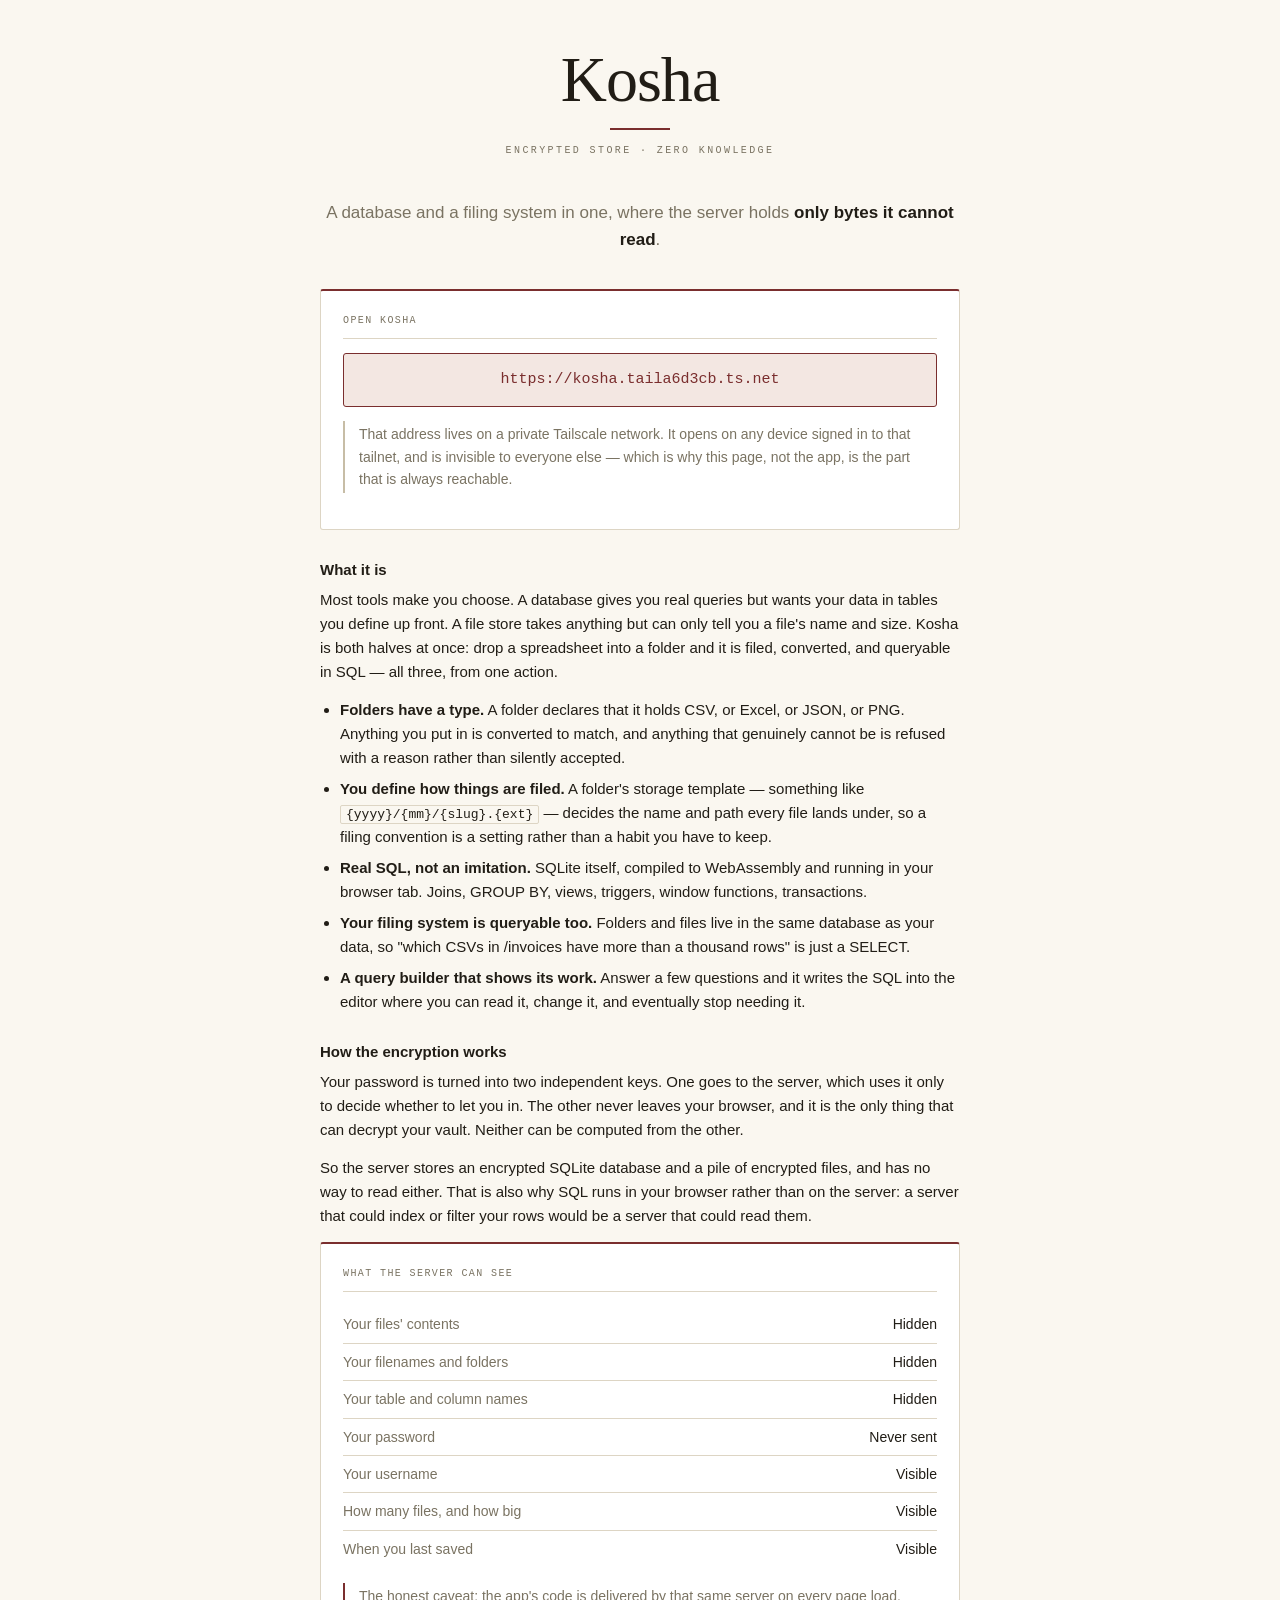
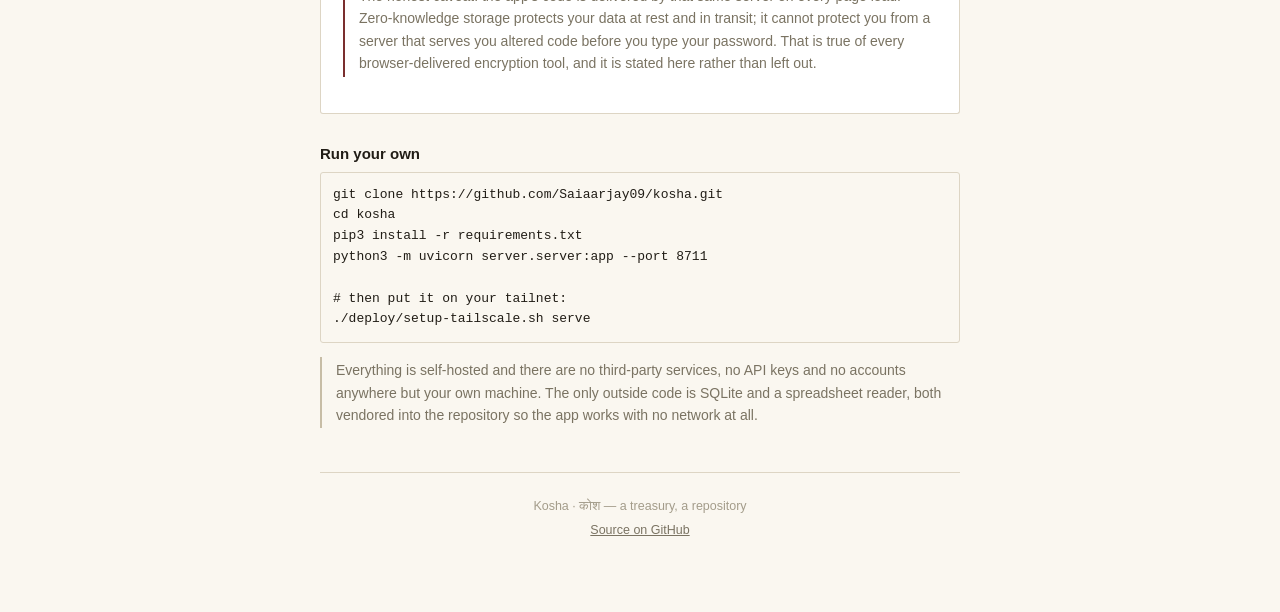
==== docs/index.html @ 14e4032b "Kosha: a zero-knowledge database and filing system A database and a file store in one, where the ser" ====
<!DOCTYPE html>
<html lang="en">
<head>
<meta charset="utf-8">
<meta name="viewport" content="width=device-width, initial-scale=1">
<title>Kosha</title>
<meta name="description" content="An encrypted database and filing system that only you can read.">
<meta property="og:title" content="Kosha">
<meta property="og:description" content="An encrypted database and filing system that only you can read.">
<meta name="theme-color" content="#faf7f0" media="(prefers-color-scheme: light)">
<meta name="theme-color" content="#17140f" media="(prefers-color-scheme: dark)">
<link rel="icon" href="favicon.svg" type="image/svg+xml">
<style>
  /* This page is deliberately standalone — no shared stylesheet, no
     scripts, no fonts fetched from anywhere. It is the one thing about
     Kosha that is always up, so it should have nothing that can fail. */
  :root {
    --paper:#faf7f0; --surface:#fff; --ink:#211d16; --ink-muted:#7a7362; --ink-faint:#a39c8a;
    --hairline:#ddd5c4; --hairline-strong:#c7bda6; --accent:#7a2e2e; --accent-soft:#f3e7e2;
    --font-serif: Didot, "Bodoni 72", "Hoefler Text", Baskerville, Georgia, serif;
    --font-sans: -apple-system, BlinkMacSystemFont, "Segoe UI", Roboto, sans-serif;
    --font-mono: ui-monospace, "SF Mono", Menlo, Consolas, monospace;
    color-scheme: light dark; font-variant-numeric: tabular-nums;
  }
  @media (prefers-color-scheme: dark) {
    :root {
      --paper:#17140f; --surface:#1f1b14; --ink:#ece5d6; --ink-muted:#a89f8a; --ink-faint:#766e5c;
      --hairline:#3a3325; --hairline-strong:#4d4530; --accent:#e0918f; --accent-soft:rgba(224,145,143,.12);
    }
  }
  * { box-sizing: border-box; }
  body {
    margin:0; padding:48px 20px 72px; background:var(--paper); color:var(--ink);
    font-family:var(--font-sans); font-size:15px; line-height:1.6;
    -webkit-font-smoothing:antialiased;
  }
  main { max-width: 640px; margin: 0 auto; }

  .masthead { text-align:center; margin-bottom:40px; }
  .masthead h1 {
    font-family:var(--font-serif); font-size:64px; font-weight:400;
    letter-spacing:-.015em; line-height:1; margin:0;
  }
  .masthead .rule { width:60px; height:2px; background:var(--accent); border:0; margin:16px auto 13px; }
  .masthead .kicker {
    font-family:var(--font-mono); font-size:10px; letter-spacing:.24em;
    text-transform:uppercase; color:var(--ink-muted); margin:0;
  }

  .lede { font-size:17px; line-height:1.6; text-align:center; color:var(--ink-muted); margin:0 0 36px; }
  .lede strong { color:var(--ink); font-weight:600; }

  .panel {
    background:var(--surface); border:1px solid var(--hairline);
    border-top:2px solid var(--accent); padding:22px; border-radius:3px; margin-bottom:28px;
  }
  .panel h2 {
    font-family:var(--font-mono); font-size:10px; letter-spacing:.14em; text-transform:uppercase;
    color:var(--ink-muted); font-weight:500; margin:0 0 14px; padding-bottom:9px;
    border-bottom:1px solid var(--hairline);
  }
  .open-link {
    display:block; text-align:center; font-family:var(--font-mono); font-size:15px;
    padding:14px; background:var(--accent-soft); border:1px solid var(--accent);
    border-radius:3px; color:var(--accent); text-decoration:none; word-break:break-all;
  }
  .open-link:hover { background:var(--accent); color:var(--paper); }

  h3 { font-size:15px; margin:26px 0 6px; }
  p { margin:0 0 14px; }
  ul { margin:0 0 14px; padding-left:20px; }
  li { margin-bottom:7px; }

  .note { border-left:2px solid var(--hairline-strong); padding:2px 0 2px 14px; color:var(--ink-muted); font-size:14px; }
  .note.accent { border-left-color:var(--accent); }

  code {
    font-family:var(--font-mono); font-size:13px; background:var(--paper);
    border:1px solid var(--hairline); border-radius:2px; padding:1px 5px;
  }
  pre {
    font-family:var(--font-mono); font-size:12.5px; line-height:1.6; background:var(--paper);
    border:1px solid var(--hairline); border-radius:3px; padding:12px; overflow-x:auto; margin:0 0 14px;
  }
  pre code { background:none; border:0; padding:0; }

  dl.facts { margin:0; font-size:14px; }
  dl.facts div { display:flex; justify-content:space-between; gap:16px; padding:7px 0; border-bottom:1px solid var(--hairline); }
  dl.facts div:last-child { border-bottom:0; }
  dl.facts dt { color:var(--ink-muted); }
  dl.facts dd { margin:0; text-align:right; }

  footer {
    text-align:center; margin-top:44px; padding-top:22px; border-top:1px solid var(--hairline);
    color:var(--ink-faint); font-size:12.5px; line-height:1.8;
  }
  footer a { color:var(--ink-muted); }
</style>
</head>
<body>
<main>

  <header class="masthead">
    <h1>Kosha</h1>
    <hr class="rule">
    <p class="kicker">Encrypted Store &middot; Zero Knowledge</p>
  </header>

  <p class="lede">
    A database and a filing system in one, where the server holds
    <strong>only bytes it cannot read</strong>.
  </p>

  <div class="panel">
    <h2>Open Kosha</h2>
    <!-- Kept here rather than only in a chat message so there is one
         address that is always right. Updated by deploy/publish-links.sh
         whenever the hostname changes. -->
    <a class="open-link" id="app-link" href="https://kosha.taila6d3cb.ts.net">https://kosha.taila6d3cb.ts.net</a>
    <p class="note" style="margin-top:14px">
      That address lives on a private Tailscale network. It opens on any device signed in to
      that tailnet, and is invisible to everyone else — which is why this page, not the app,
      is the part that is always reachable.
    </p>
  </div>

  <h3>What it is</h3>
  <p>
    Most tools make you choose. A database gives you real queries but wants your data in
    tables you define up front. A file store takes anything but can only tell you a file's
    name and size. Kosha is both halves at once: drop a spreadsheet into a folder and it is
    filed, converted, and queryable in SQL — all three, from one action.
  </p>

  <ul>
    <li><strong>Folders have a type.</strong> A folder declares that it holds CSV, or Excel, or JSON, or PNG. Anything you put in is converted to match, and anything that genuinely cannot be is refused with a reason rather than silently accepted.</li>
    <li><strong>You define how things are filed.</strong> A folder's storage template — something like <code>{yyyy}/{mm}/{slug}.{ext}</code> — decides the name and path every file lands under, so a filing convention is a setting rather than a habit you have to keep.</li>
    <li><strong>Real SQL, not an imitation.</strong> SQLite itself, compiled to WebAssembly and running in your browser tab. Joins, GROUP BY, views, triggers, window functions, transactions.</li>
    <li><strong>Your filing system is queryable too.</strong> Folders and files live in the same database as your data, so "which CSVs in /invoices have more than a thousand rows" is just a SELECT.</li>
    <li><strong>A query builder that shows its work.</strong> Answer a few questions and it writes the SQL into the editor where you can read it, change it, and eventually stop needing it.</li>
  </ul>

  <h3>How the encryption works</h3>
  <p>
    Your password is turned into two independent keys. One goes to the server, which uses it
    only to decide whether to let you in. The other never leaves your browser, and it is the
    only thing that can decrypt your vault. Neither can be computed from the other.
  </p>
  <p>
    So the server stores an encrypted SQLite database and a pile of encrypted files, and has
    no way to read either. That is also why SQL runs in your browser rather than on the
    server: a server that could index or filter your rows would be a server that could read
    them.
  </p>

  <div class="panel">
    <h2>What the server can see</h2>
    <dl class="facts">
      <div><dt>Your files' contents</dt><dd>Hidden</dd></div>
      <div><dt>Your filenames and folders</dt><dd>Hidden</dd></div>
      <div><dt>Your table and column names</dt><dd>Hidden</dd></div>
      <div><dt>Your password</dt><dd>Never sent</dd></div>
      <div><dt>Your username</dt><dd>Visible</dd></div>
      <div><dt>How many files, and how big</dt><dd>Visible</dd></div>
      <div><dt>When you last saved</dt><dd>Visible</dd></div>
    </dl>
    <p class="note accent" style="margin-top:16px">
      The honest caveat: the app's code is delivered by that same server on every page load.
      Zero-knowledge storage protects your data at rest and in transit; it cannot protect you
      from a server that serves you altered code before you type your password. That is true
      of every browser-delivered encryption tool, and it is stated here rather than left out.
    </p>
  </div>

  <h3>Run your own</h3>
  <pre><code>git clone https://github.com/Saiaarjay09/kosha.git
cd kosha
pip3 install -r requirements.txt
python3 -m uvicorn server.server:app --port 8711

# then put it on your tailnet:
./deploy/setup-tailscale.sh serve</code></pre>
  <p class="note">
    Everything is self-hosted and there are no third-party services, no API keys and no
    accounts anywhere but your own machine. The only outside code is SQLite and a spreadsheet
    reader, both vendored into the repository so the app works with no network at all.
  </p>

  <footer>
    Kosha &middot; <span style="font-family:var(--font-mono)">कोश</span> — a treasury, a repository<br>
    <a href="https://github.com/Saiaarjay09/kosha">Source on GitHub</a>
  </footer>

</main>
</body>
</html>
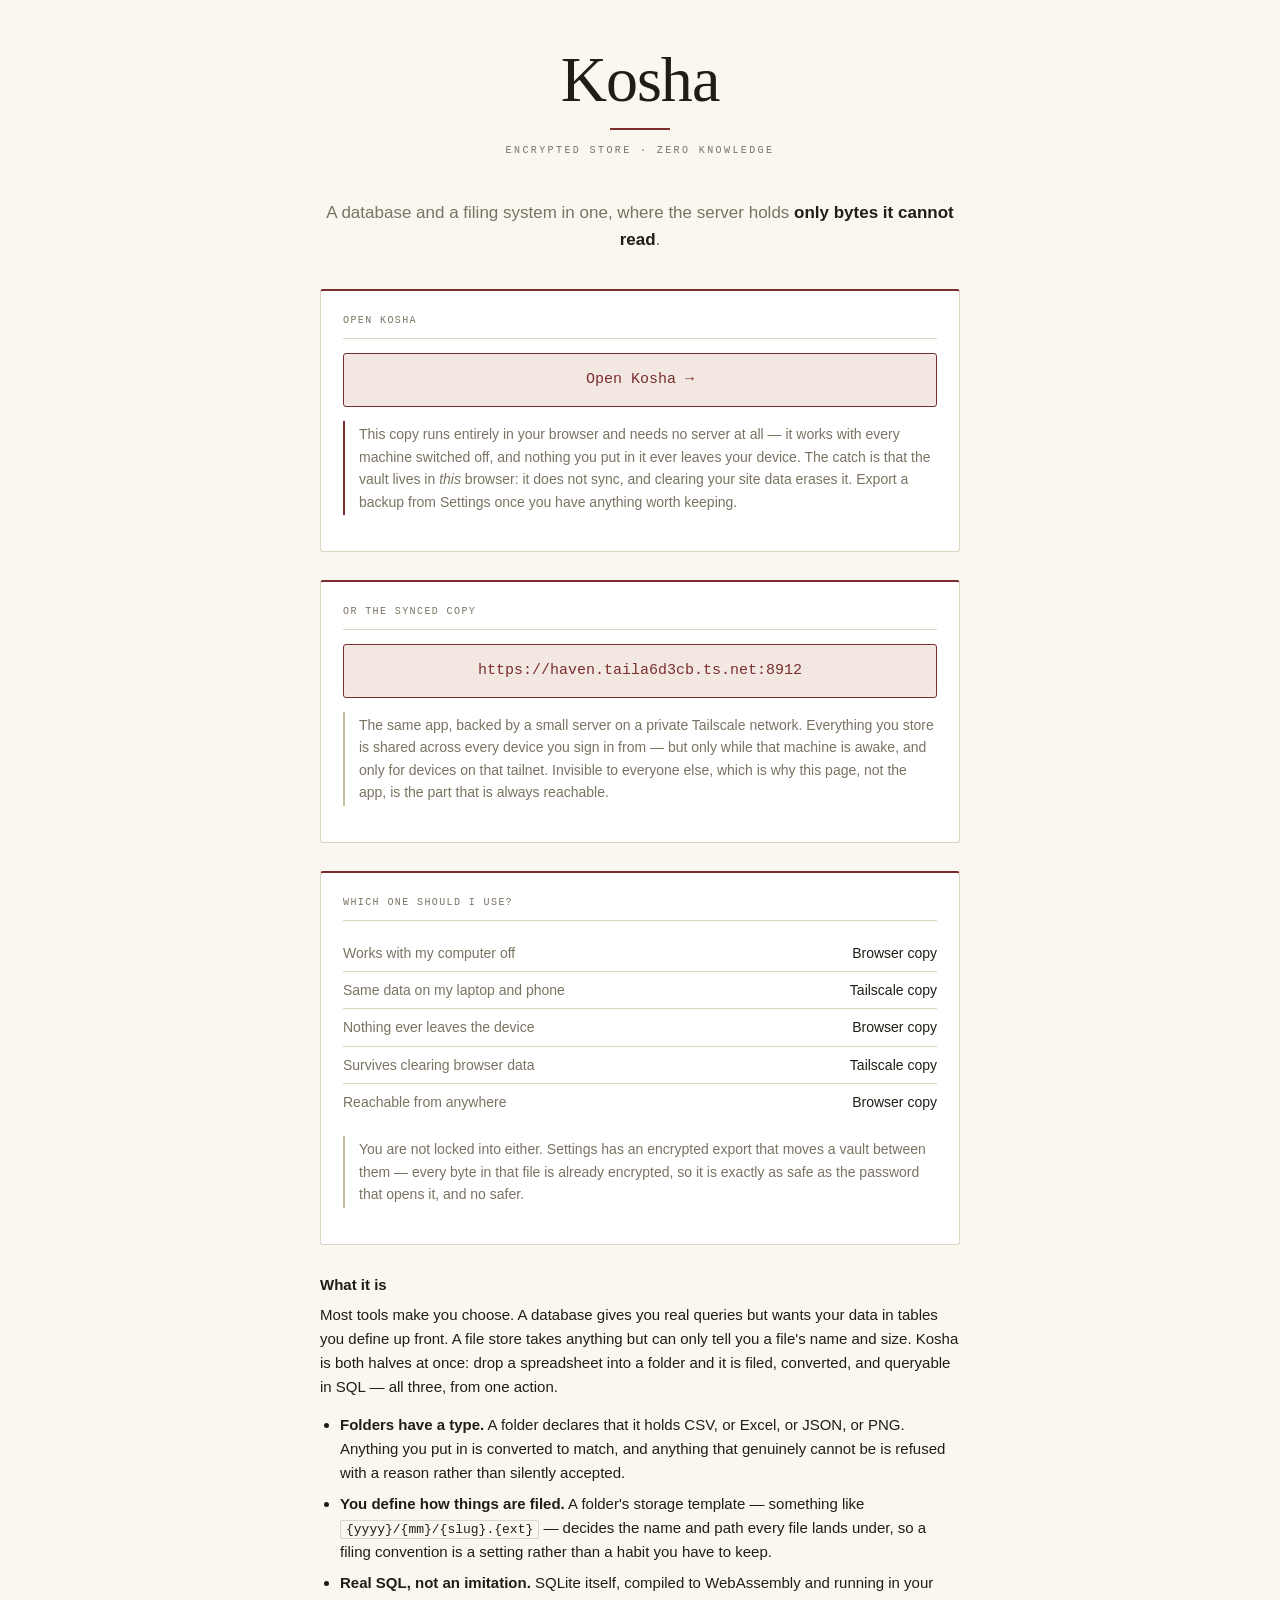
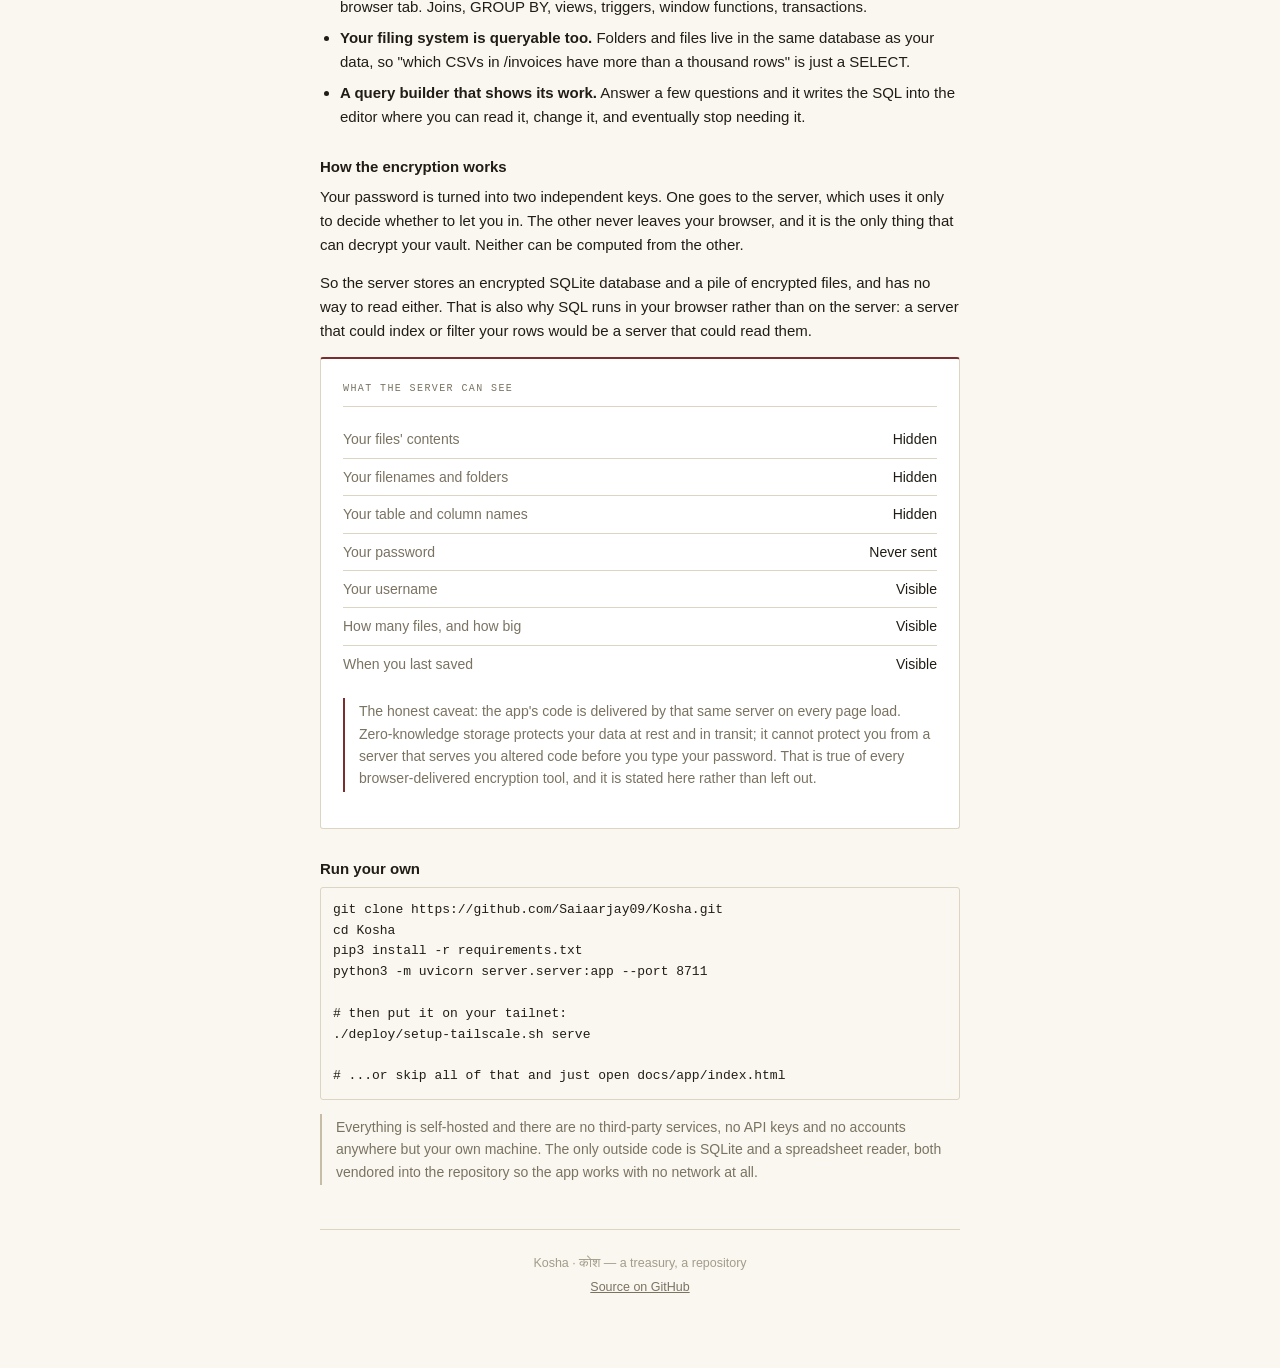
==== commit 8676c0fc: "Document both deployments and point the README at GitHub Pages The README, ARCHITECTURE and CURRENT_" ====
--- a/docs/index.html
+++ b/docs/index.html
@@ -113,14 +113,39 @@
 
   <div class="panel">
     <h2>Open Kosha</h2>
-    <!-- Kept here rather than only in a chat message so there is one
-         address that is always right. Updated by deploy/publish-links.sh
-         whenever the hostname changes. -->
-    <a class="open-link" id="app-link" href="https://kosha.taila6d3cb.ts.net">https://kosha.taila6d3cb.ts.net</a>
+    <a class="open-link" href="app/">Open Kosha &rarr;</a>
+    <p class="note accent" style="margin-top:14px">
+      This copy runs entirely in your browser and needs no server at all &mdash; it works with every
+      machine switched off, and nothing you put in it ever leaves your device. The catch is that the
+      vault lives in <em>this</em> browser: it does not sync, and clearing your site data erases it.
+      Export a backup from Settings once you have anything worth keeping.
+    </p>
+  </div>
+
+  <div class="panel">
+    <h2>Or the synced copy</h2>
+    <a class="open-link" id="app-link" href="https://haven.taila6d3cb.ts.net:8912">https://haven.taila6d3cb.ts.net:8912</a>
     <p class="note" style="margin-top:14px">
-      That address lives on a private Tailscale network. It opens on any device signed in to
-      that tailnet, and is invisible to everyone else — which is why this page, not the app,
-      is the part that is always reachable.
+      The same app, backed by a small server on a private Tailscale network. Everything you store is
+      shared across every device you sign in from &mdash; but only while that machine is awake, and only
+      for devices on that tailnet. Invisible to everyone else, which is why this page, not the app, is
+      the part that is always reachable.
+    </p>
+  </div>
+
+  <div class="panel">
+    <h2>Which one should I use?</h2>
+    <dl class="facts">
+      <div><dt>Works with my computer off</dt><dd>Browser copy</dd></div>
+      <div><dt>Same data on my laptop and phone</dt><dd>Tailscale copy</dd></div>
+      <div><dt>Nothing ever leaves the device</dt><dd>Browser copy</dd></div>
+      <div><dt>Survives clearing browser data</dt><dd>Tailscale copy</dd></div>
+      <div><dt>Reachable from anywhere</dt><dd>Browser copy</dd></div>
+    </dl>
+    <p class="note" style="margin-top:16px">
+      You are not locked into either. Settings has an encrypted export that moves a vault between
+      them &mdash; every byte in that file is already encrypted, so it is exactly as safe as the
+      password that opens it, and no safer.
     </p>
   </div>
 
@@ -173,13 +198,15 @@
   </div>
 
   <h3>Run your own</h3>
-  <pre><code>git clone https://github.com/Saiaarjay09/kosha.git
-cd kosha
+  <pre><code>git clone https://github.com/Saiaarjay09/Kosha.git
+cd Kosha
 pip3 install -r requirements.txt
 python3 -m uvicorn server.server:app --port 8711
 
 # then put it on your tailnet:
-./deploy/setup-tailscale.sh serve</code></pre>
+./deploy/setup-tailscale.sh serve
+
+# ...or skip all of that and just open docs/app/index.html</code></pre>
   <p class="note">
     Everything is self-hosted and there are no third-party services, no API keys and no
     accounts anywhere but your own machine. The only outside code is SQLite and a spreadsheet
@@ -188,7 +215,7 @@
 
   <footer>
     Kosha &middot; <span style="font-family:var(--font-mono)">कोश</span> — a treasury, a repository<br>
-    <a href="https://github.com/Saiaarjay09/kosha">Source on GitHub</a>
+    <a href="https://github.com/Saiaarjay09/Kosha">Source on GitHub</a>
   </footer>
 
 </main>
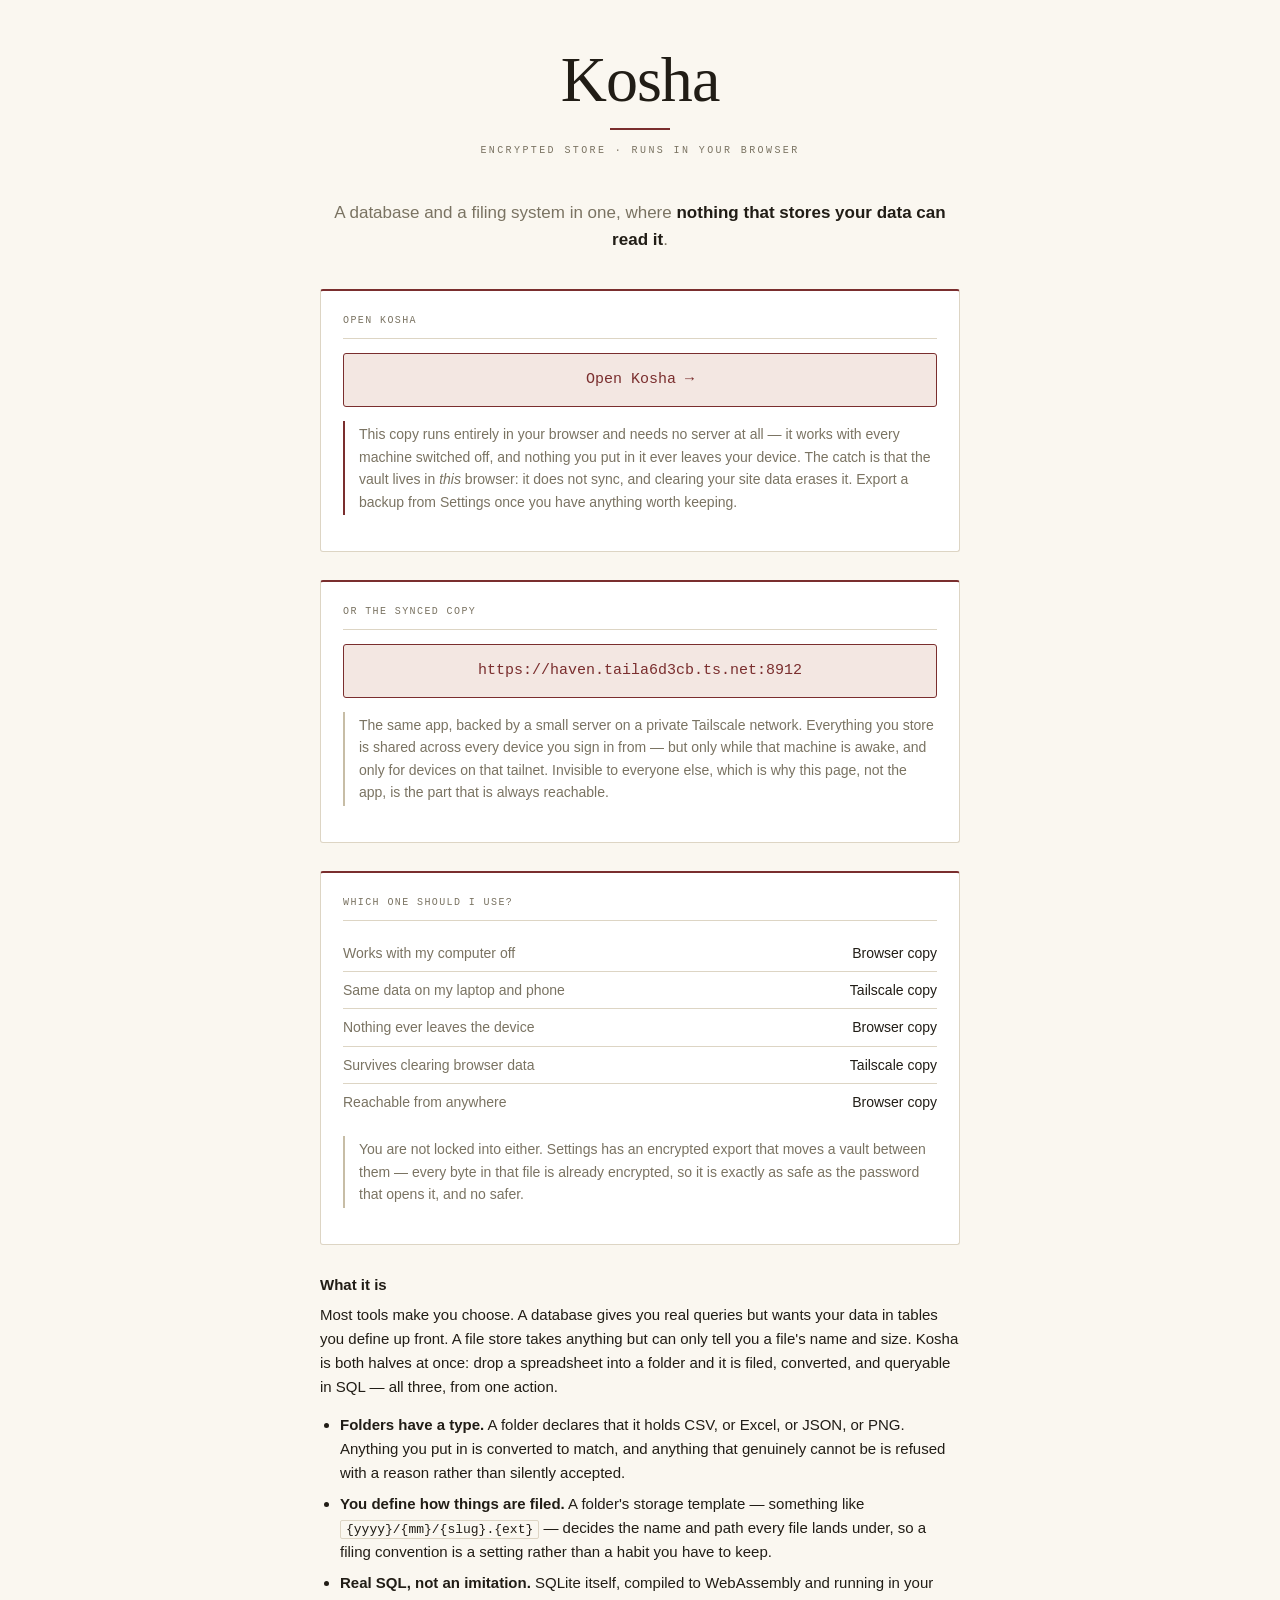
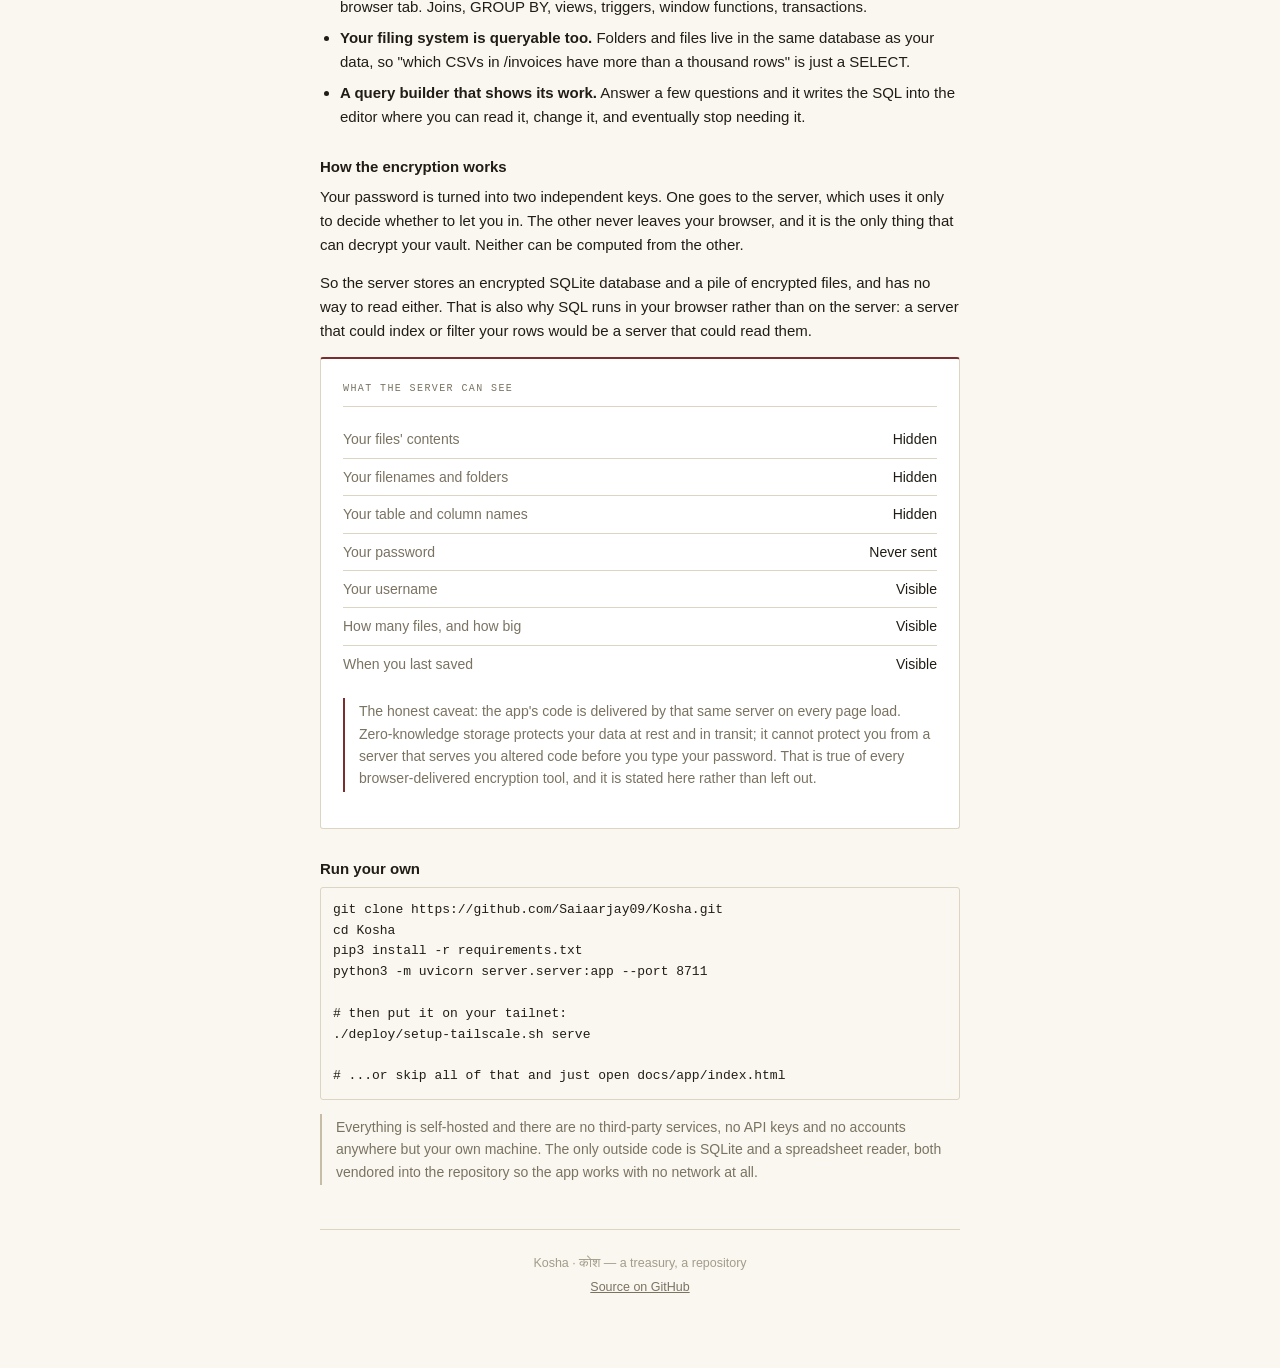
==== commit eab837cd: "Stop crediting a server the browser copy does not have The landing page led with "where the server h" ====
--- a/docs/index.html
+++ b/docs/index.html
@@ -103,12 +103,12 @@
   <header class="masthead">
     <h1>Kosha</h1>
     <hr class="rule">
-    <p class="kicker">Encrypted Store &middot; Zero Knowledge</p>
+    <p class="kicker">Encrypted Store &middot; Runs In Your Browser</p>
   </header>
 
   <p class="lede">
-    A database and a filing system in one, where the server holds
-    <strong>only bytes it cannot read</strong>.
+    A database and a filing system in one, where
+    <strong>nothing that stores your data can read it</strong>.
   </p>
 
   <div class="panel">
